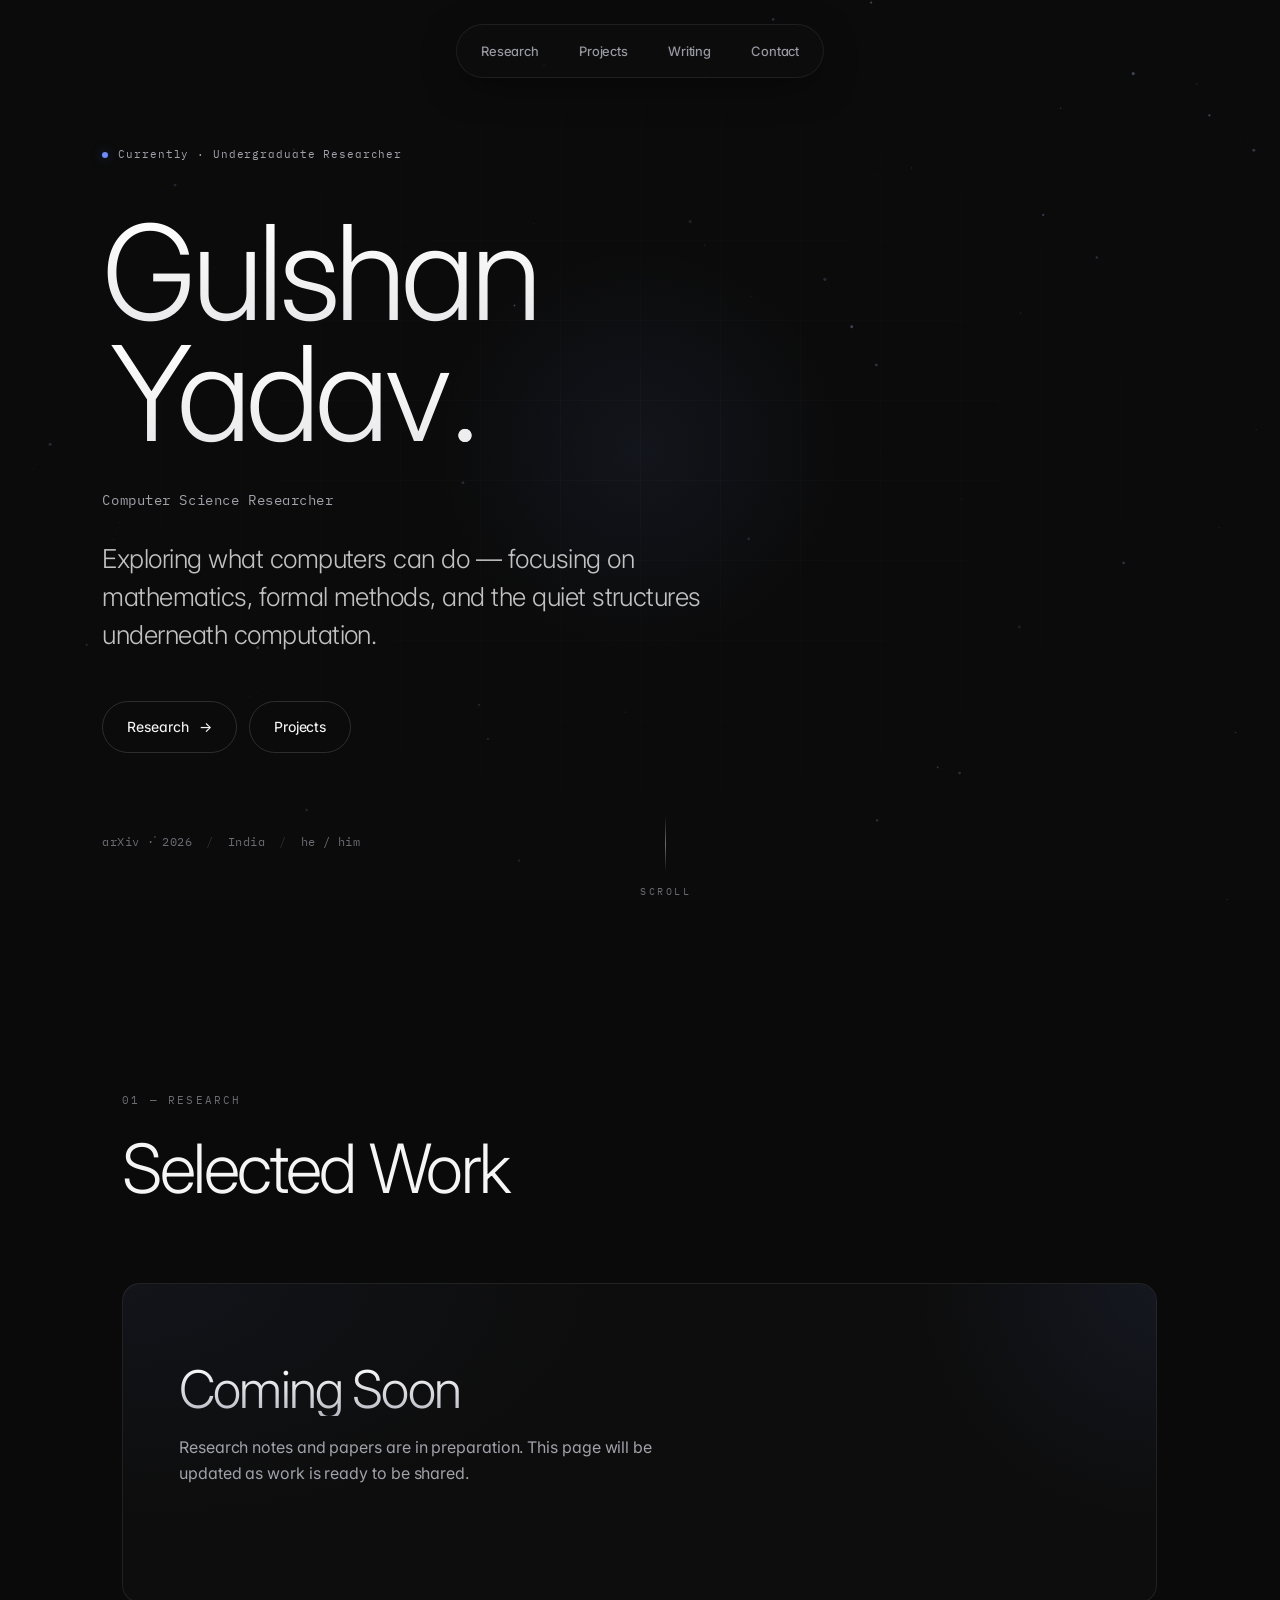
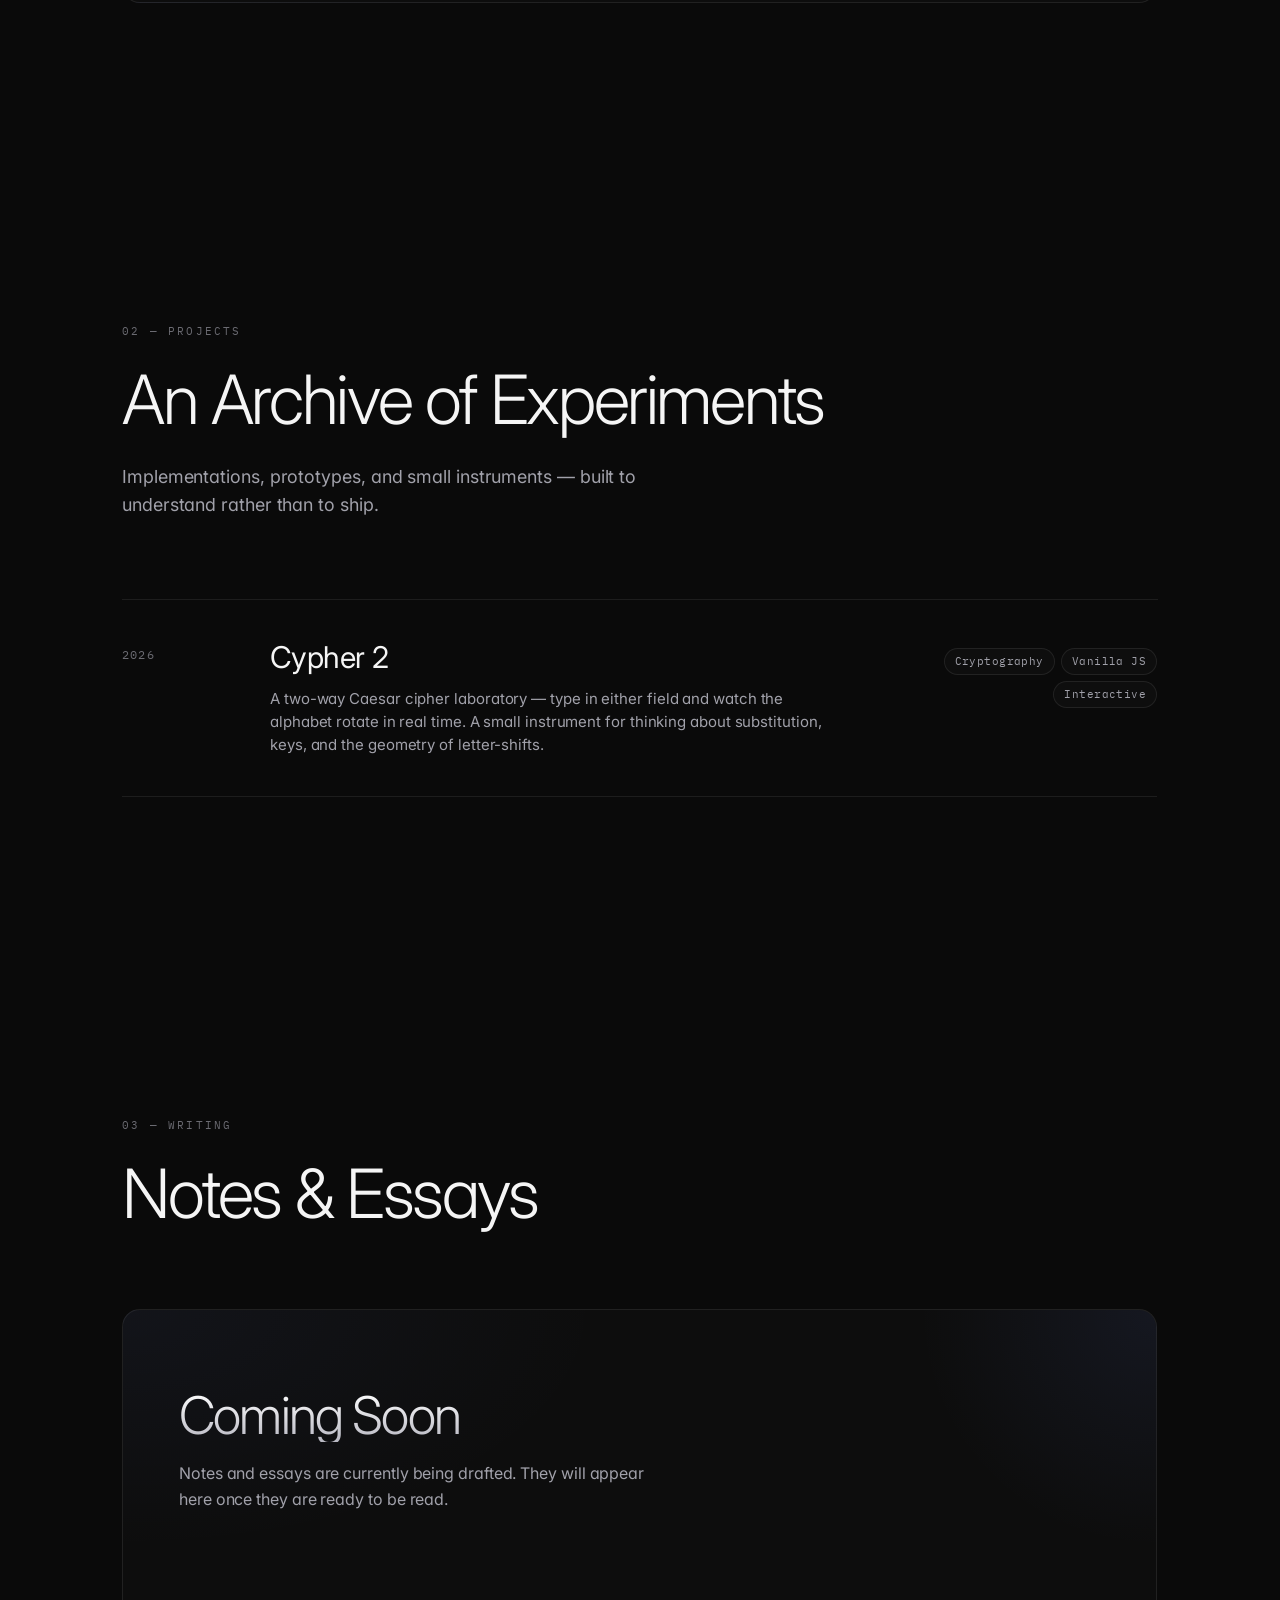
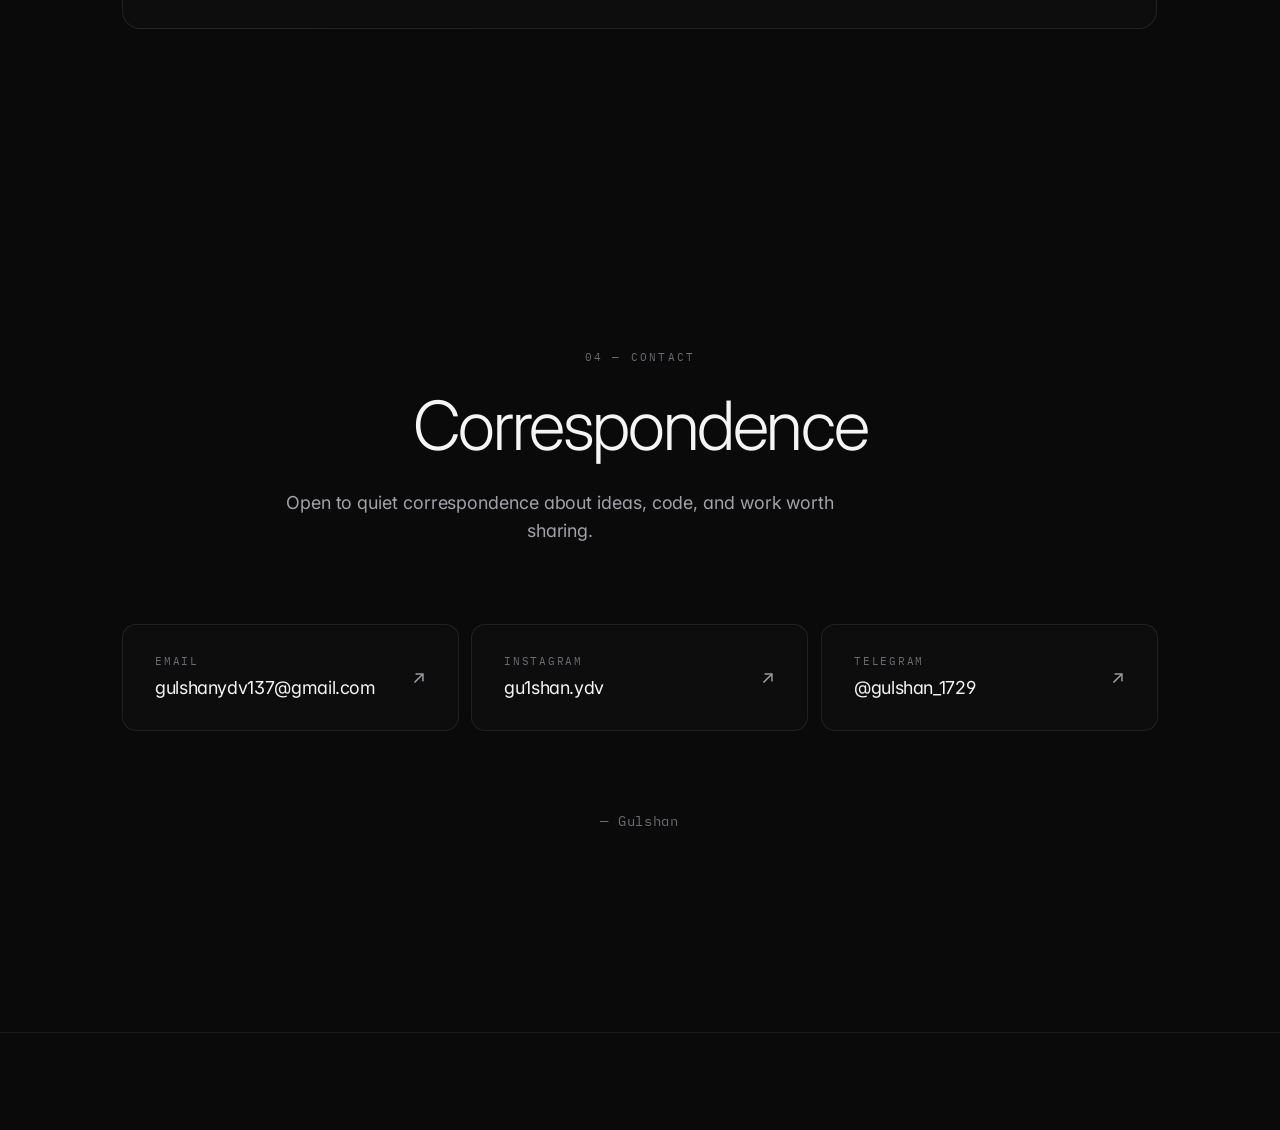
==== index.html @ cde0bfd4 "Initial commit" ====
<!doctype html>
<html lang="en">
<head>
  <meta charset="utf-8" />
  <meta name="viewport" content="width=device-width,initial-scale=1" />
  <title>Gulshan Yadav — Computer Science Research</title>
  <meta name="description" content="Personal site of Gulshan Yadav, an 18-year-old computer science researcher focusing on mathematics, formal methods, and the quiet structures underneath computation." />
  <meta name="theme-color" content="#0A0A0A" />
  <link rel="preconnect" href="https://fonts.googleapis.com" />
  <link rel="preconnect" href="https://fonts.gstatic.com" crossorigin />
  <link href="https://fonts.googleapis.com/css2?family=Inter:wght@300;400;500;600&family=IBM+Plex+Mono:wght@300;400;500&display=swap" rel="stylesheet" />
  <link rel="stylesheet" href="assets/css/base.css" />
  <link rel="stylesheet" href="assets/css/nav.css" />
  <link rel="stylesheet" href="assets/css/hero.css" />
  <link rel="stylesheet" href="assets/css/sections.css" />
  <link rel="stylesheet" href="assets/css/contact.css" />
  <link rel="stylesheet" href="assets/css/responsive.css" />
</head>
<body>
  <!-- background layers -->
  <canvas id="particles" aria-hidden="true"></canvas>
  <div class="grid-overlay" aria-hidden="true"></div>
  <div class="noise" aria-hidden="true"></div>
  <div class="cursor-glow" aria-hidden="true"></div>

  <!-- floating nav -->
  <header class="nav-wrap">
    <nav class="nav glass" aria-label="Primary">
      <a href="#research" class="nav-link" data-text="Research">Research</a>
      <a href="#projects" class="nav-link" data-text="Projects">Projects</a>
      <a href="#writing" class="nav-link" data-text="Writing">Writing</a>
      <a href="#contact" class="nav-link" data-text="Contact">Contact</a>
    </nav>
  </header>

  <main>
    <!-- HERO -->
    <section class="hero" id="top">
      <div class="hero-inner">
        <p class="kicker"><span class="kicker-dot"></span>Currently · Undergraduate Researcher</p>

        <h1 class="name">
          <span class="line line-1">Gulshan</span>
          <span class="line line-2">Yadav<span class="cursor-mark">.</span></span>
        </h1>

        <p class="headline">Computer Science Researcher</p>

        <p class="research-statement">
          Exploring what computers can do — focusing on mathematics,
          formal methods, and the quiet structures underneath computation.
        </p>

        <div class="cta-row">
          <a href="#research" class="btn magnetic">
            <span class="btn-label">Research</span>
            <span class="btn-arrow" aria-hidden="true">→</span>
          </a>
          <a href="#projects" class="btn ghost magnetic">
            <span class="btn-label">Projects</span>
          </a>
        </div>

        <div class="meta-line">
          <span class="meta-item">arXiv · 2026</span>
          <span class="meta-sep">/</span>
          <span class="meta-item">India</span>
          <span class="meta-sep">/</span>
          <span class="meta-item">he / him</span>
        </div>
      </div>

      <a href="#research" class="scroll-hint" aria-label="Scroll to research">
        <span class="scroll-line"></span>
        <span class="scroll-text">scroll</span>
      </a>
    </section>

    <!-- RESEARCH -->
    <section class="section" id="research">
      <header class="section-head">
        <span class="section-eyebrow">01 — Research</span>
        <h2 class="section-title">Selected Work</h2>
      </header>

      <div class="coming-soon">
        <span class="coming-soon-mark" aria-hidden="true"></span>
        <h3 class="coming-soon-title">Coming Soon</h3>
        <p class="coming-soon-text">
          Research notes and papers are in preparation. This page will be
          updated as work is ready to be shared.
        </p>
      </div>
    </section>

    <!-- PROJECTS -->
    <section class="section" id="projects">
      <header class="section-head">
        <span class="section-eyebrow">02 — Projects</span>
        <h2 class="section-title">An Archive of Experiments</h2>
        <p class="section-lede">
          Implementations, prototypes, and small instruments — built to
          understand rather than to ship.
        </p>
      </header>

      <div class="archive">
        <a class="archive-row" href="projects/cypher2/cypher2.html">
          <span class="archive-year">2026</span>
          <div class="archive-body">
            <h3 class="archive-title">Cypher 2</h3>
            <p class="archive-desc">A two-way Caesar cipher laboratory — type in either field and watch the alphabet rotate in real time. A small instrument for thinking about substitution, keys, and the geometry of letter-shifts.</p>
          </div>
          <ul class="archive-tags">
            <li>Cryptography</li>
            <li>Vanilla JS</li>
            <li>Interactive</li>
          </ul>
        </a>
      </div>
    </section>

    <!-- WRITING -->
    <section class="section writing-section" id="writing">
      <header class="section-head">
        <span class="section-eyebrow">03 — Writing</span>
        <h2 class="section-title">Notes & Essays</h2>
      </header>

      <div class="coming-soon">
        <span class="coming-soon-mark" aria-hidden="true"></span>
        <h3 class="coming-soon-title">Coming Soon</h3>
        <p class="coming-soon-text">
          Notes and essays are currently being drafted. They will appear here
          once they are ready to be read.
        </p>
      </div>
    </section>

    <!-- CONTACT -->
    <section class="section contact-section" id="contact">
      <header class="section-head center">
        <span class="section-eyebrow">04 — Contact</span>
        <h2 class="section-title">Correspondence</h2>
        <p class="section-lede">
          Open to quiet correspondence about ideas, code, and work worth sharing.
        </p>
      </header>

      <div class="contact-grid contact-grid-pair">
        <a class="contact-card magnetic" href="mailto:[email protected]">
          <span class="contact-label">Email</span>
          <span class="contact-value">gulshanydv137@gmail.com</span>
          <span class="contact-arrow" aria-hidden="true">↗</span>
        </a>

        <a class="contact-card magnetic" href="https://instagram.com/gu1shan.ydv" target="_blank" rel="noopener noreferrer">
          <span class="contact-label">Instagram</span>
          <span class="contact-value">gu1shan.ydv</span>
          <span class="contact-arrow" aria-hidden="true">↗</span>
        </a>

        <a class="contact-card magnetic" href="https://t.me/gulshan_1729" target="_blank" rel="noopener noreferrer">
          <span class="contact-label">Telegram</span>
          <span class="contact-value">@gulshan_1729</span>
          <span class="contact-arrow" aria-hidden="true">↗</span>
        </a>
      </div>

      <p class="signature">— Gulshan</p>
    </section>
  </main>

  <footer class="foot">
    <div class="foot-inner">
      <span class="foot-mark">© 2026</span>
      <span class="foot-text">Built with care · Last updated June 2026</span>
      <span class="foot-text muted">v0.5 · Notes</span>
    </div>
  </footer>

  <script src="assets/js/cursor.js"></script>
  <script src="assets/js/magnetic.js"></script>
  <script src="assets/js/particles.js"></script>
  <script src="assets/js/cardGlow.js"></script>
  <script src="assets/js/scroll.js"></script>
</body>
</html>
---- assets/css/base.css ----
/* ============================================
   Base — tokens, reset, background layers, cursor
   ============================================ */

:root {
  --bg: #0A0A0A;
  --bg-soft: #0E0E0F;
  --bg-elev: #111113;
  --ink: #F5F5F5;
  --ink-mute: #A1A1AA;
  --ink-faint: #6B6B72;
  --line: rgba(255, 255, 255, 0.08);
  --line-strong: rgba(255, 255, 255, 0.14);
  --accent: #6E8BFF;
  --accent-soft: rgba(110, 139, 255, 0.18);
  --accent-glow: rgba(110, 139, 255, 0.35);
  --serif: 'IBM Plex Mono', ui-monospace, SFMono-Regular, monospace;
  --sans: 'Inter', -apple-system, BlinkMacSystemFont, 'SF Pro Display', 'Segoe UI', system-ui, sans-serif;
  --tracking: -0.02em;
  --tracking-tight: -0.035em;
  --duration: cubic-bezier(0.2, 0.7, 0.2, 1);
}

* {
  box-sizing: border-box;
  margin: 0;
  padding: 0;
}

html {
  scroll-behavior: smooth;
}

body {
  background: var(--bg);
  color: var(--ink);
  font-family: var(--sans);
  font-weight: 400;
  font-feature-settings: 'ss01', 'cv11', 'cv02';
  -webkit-font-smoothing: antialiased;
  -moz-osx-font-smoothing: grayscale;
  text-rendering: optimizeLegibility;
  overflow-x: hidden;
  line-height: 1.55;
  letter-spacing: -0.005em;
  cursor: none;
}

a { color: inherit; text-decoration: none; }
img, svg { display: block; max-width: 100%; }

::selection {
  background: rgba(110, 139, 255, 0.25);
  color: #fff;
}

/* ============================================
   Background layers
   ============================================ */

#particles {
  position: fixed;
  inset: 0;
  z-index: 0;
  pointer-events: none;
  opacity: 0.45;
}

.grid-overlay {
  position: fixed;
  inset: 0;
  z-index: 0;
  pointer-events: none;
  background-image:
    linear-gradient(to right, rgba(255, 255, 255, 0.025) 1px, transparent 1px),
    linear-gradient(to bottom, rgba(255, 255, 255, 0.025) 1px, transparent 1px);
  background-size: 80px 80px;
  mask-image: radial-gradient(ellipse at center, rgba(0,0,0,0.9) 0%, transparent 75%);
  -webkit-mask-image: radial-gradient(ellipse at center, rgba(0,0,0,0.9) 0%, transparent 75%);
  animation: gridDrift 40s linear infinite;
}

@keyframes gridDrift {
  0% { background-position: 0 0; }
  100% { background-position: 80px 80px; }
}

.noise {
  position: fixed;
  inset: 0;
  z-index: 1;
  pointer-events: none;
  opacity: 0.06;
  mix-blend-mode: overlay;
  background-image: url("data:image/svg+xml;utf8,<svg xmlns='http://www.w3.org/2000/svg' width='220' height='220'><filter id='n'><feTurbulence type='fractalNoise' baseFrequency='0.85' numOctaves='2' stitchTiles='stitch'/><feColorMatrix values='0 0 0 0 1 0 0 0 0 1 0 0 0 0 1 0 0 0 0.6 0'/></filter><rect width='100%' height='100%' filter='url(%23n)'/></svg>");
}

.cursor-glow {
  position: fixed;
  width: 480px;
  height: 480px;
  border-radius: 50%;
  background: radial-gradient(circle, rgba(110, 139, 255, 0.07) 0%, rgba(110, 139, 255, 0) 60%);
  pointer-events: none;
  z-index: 2;
  transform: translate(-50%, -50%);
  transition: opacity 0.3s ease;
  mix-blend-mode: screen;
}

.cursor-dot {
  position: fixed;
  width: 6px;
  height: 6px;
  border-radius: 50%;
  background: #fff;
  pointer-events: none;
  z-index: 9999;
  transform: translate(-50%, -50%);
  mix-blend-mode: difference;
  transition: width 0.25s var(--duration), height 0.25s var(--duration), opacity 0.2s ease;
}

.cursor-dot.hover {
  width: 32px;
  height: 32px;
  background: rgba(255, 255, 255, 0.08);
  border: 1px solid rgba(255, 255, 255, 0.4);
  backdrop-filter: blur(2px);
}

@media (hover: none) {
  body { cursor: auto; }
  .cursor-glow, .cursor-dot { display: none; }
}
---- assets/css/nav.css ----
/* ============================================
   Floating nav
   ============================================ */

.nav-wrap {
  position: fixed;
  top: 24px;
  left: 50%;
  transform: translateX(-50%);
  z-index: 100;
  width: auto;
}

.glass {
  background: rgba(15, 15, 17, 0.55);
  backdrop-filter: blur(20px) saturate(180%);
  -webkit-backdrop-filter: blur(20px) saturate(180%);
  border: 1px solid var(--line);
}

.nav {
  display: flex;
  align-items: center;
  gap: 4px;
  padding: 6px;
  border-radius: 999px;
  box-shadow: 0 10px 40px -10px rgba(0, 0, 0, 0.6);
}

.nav-link {
  position: relative;
  padding: 10px 18px;
  font-size: 13px;
  font-weight: 450;
  color: var(--ink-mute);
  letter-spacing: -0.01em;
  border-radius: 999px;
  transition: color 0.3s var(--duration), background 0.3s var(--duration);
}

.nav-link:hover {
  color: var(--ink);
  background: rgba(255, 255, 255, 0.04);
}

.nav-link.active {
  color: var(--ink);
  background: rgba(255, 255, 255, 0.06);
}
---- assets/css/hero.css ----
/* ============================================
   Hero
   ============================================ */

.hero {
  position: relative;
  min-height: 100vh;
  min-height: 100svh;
  min-height: 100dvh;
  display: flex;
  align-items: center;
  padding: 140px 8vw 80px;
  z-index: 5;
}

.hero-inner {
  width: 100%;
  max-width: 1240px;
  margin: 0 auto;
}

.kicker {
  display: inline-flex;
  align-items: center;
  gap: 10px;
  font-family: var(--serif);
  font-size: 11px;
  font-weight: 400;
  letter-spacing: 0.08em;
  color: var(--ink-mute);
  margin-bottom: 48px;
  opacity: 0;
  transform: translateY(20px);
  animation: rise 1.1s var(--duration) 0.1s forwards;
}

.kicker-dot {
  width: 6px;
  height: 6px;
  border-radius: 50%;
  background: var(--accent);
  box-shadow: 0 0 12px var(--accent-glow);
  animation: pulse 2.4s ease-in-out infinite;
}

@keyframes pulse {
  0%, 100% { opacity: 1; transform: scale(1); }
  50% { opacity: 0.5; transform: scale(0.85); }
}

.name {
  font-family: var(--sans);
  font-weight: 300;
  font-size: clamp(64px, 11vw, 132px);
  line-height: 0.92;
  letter-spacing: var(--tracking-tight);
  color: var(--ink);
  margin-bottom: 36px;
  display: flex;
  flex-direction: column;
}

.name .line {
  display: block;
  overflow: hidden;
  position: relative;
}

.name .line > span,
.name .line {
  background: linear-gradient(180deg, #FFFFFF 0%, #E8E8EA 100%);
  -webkit-background-clip: text;
  background-clip: text;
  -webkit-text-fill-color: transparent;
}

.line-1 {
  opacity: 0;
  transform: translateY(110%);
  animation: nameReveal 1.2s var(--duration) 0.25s forwards;
}

.line-2 {
  opacity: 0;
  transform: translateY(110%);
  animation: nameReveal 1.2s var(--duration) 0.4s forwards;
  padding-left: 0.06em;
  display: flex;
  align-items: baseline;
  gap: 0.06em;
}

.line-2 > span,
.line-2 {
  background: linear-gradient(180deg, #FFFFFF 0%, #B8B8C2 100%);
  -webkit-background-clip: text;
  background-clip: text;
  -webkit-text-fill-color: transparent;
}

@keyframes nameReveal {
  to { opacity: 1; transform: translateY(0); }
}

@keyframes rise {
  to { opacity: 1; transform: translateY(0); }
}

.cursor-mark {
  color: var(--accent);
  font-weight: 300;
  -webkit-text-fill-color: var(--accent);
  animation: blink 1.4s ease-in-out infinite;
  margin-left: 0.04em;
}

@keyframes blink {
  0%, 49% { opacity: 1; }
  50%, 100% { opacity: 0.2; }
}

.headline {
  font-family: var(--serif);
  font-size: clamp(13px, 1.1vw, 15px);
  font-weight: 400;
  letter-spacing: 0.04em;
  color: var(--ink-mute);
  margin-bottom: 28px;
  opacity: 0;
  animation: rise 1s var(--duration) 0.65s forwards;
}

.research-statement {
  font-family: var(--sans);
  font-weight: 300;
  font-size: clamp(18px, 2.1vw, 26px);
  line-height: 1.45;
  letter-spacing: var(--tracking);
  color: rgba(245, 245, 245, 0.78);
  max-width: 640px;
  margin-bottom: 48px;
  opacity: 0;
  animation: rise 1s var(--duration) 0.8s forwards;
}

.cta-row {
  display: flex;
  align-items: center;
  gap: 12px;
  margin-bottom: 80px;
  opacity: 0;
  animation: rise 1s var(--duration) 0.95s forwards;
}

/* ============================================
   Buttons
   ============================================ */

.btn {
  position: relative;
  display: inline-flex;
  align-items: center;
  gap: 10px;
  padding: 14px 24px;
  border-radius: 999px;
  font-size: 14px;
  font-weight: 450;
  letter-spacing: -0.005em;
  border: 1px solid var(--line-strong);
  background: transparent;
  color: var(--ink);
  cursor: none;
  transition: border-color 0.3s var(--duration), background 0.3s var(--duration);
  overflow: hidden;
  isolation: isolate;
}

.btn::before {
  content: "";
  position: absolute;
  inset: 0;
  background: linear-gradient(135deg, rgba(255, 255, 255, 0.06), rgba(255, 255, 255, 0.02));
  opacity: 0;
  transition: opacity 0.3s var(--duration);
  z-index: -1;
}

.btn:hover::before {
  opacity: 1;
}

.btn.primary {
  background: #fff;
  color: #0A0A0A;
  border-color: #fff;
}

.btn.primary::before {
  background: linear-gradient(135deg, #fff, #d8d8e0);
}

.btn.ghost {
  color: var(--ink);
}

.btn-arrow {
  display: inline-block;
  transition: transform 0.3s var(--duration);
}

.btn:hover .btn-arrow {
  transform: translateX(4px);
}

/* ============================================
   Hero meta
   ============================================ */

.meta-line {
  display: flex;
  align-items: center;
  gap: 14px;
  font-family: var(--serif);
  font-size: 12px;
  font-weight: 400;
  letter-spacing: 0.04em;
  color: var(--ink-faint);
  opacity: 0;
  animation: rise 1s var(--duration) 1.15s forwards;
}

.meta-item {
  display: inline-block;
}

.meta-sep {
  color: var(--line-strong);
}

.scroll-hint {
  position: absolute;
  bottom: 32px;
  left: 50%;
  transform: translateX(-50%);
  display: flex;
  flex-direction: column;
  align-items: center;
  gap: 12px;
  color: var(--ink-faint);
  font-family: var(--serif);
  font-size: 10px;
  letter-spacing: 0.25em;
  text-transform: uppercase;
  opacity: 0;
  animation: rise 1s var(--duration) 1.4s forwards;
}

.scroll-line {
  width: 1px;
  height: 56px;
  background: linear-gradient(180deg, transparent, var(--ink-faint) 50%, transparent);
  animation: scrollPulse 2.4s ease-in-out infinite;
}

@keyframes scrollPulse {
  0%, 100% { transform: scaleY(0.6); transform-origin: top; opacity: 0.5; }
  50% { transform: scaleY(1); transform-origin: top; opacity: 1; }
}
---- assets/css/sections.css ----
/* ============================================
   Generic section primitives
   ============================================ */

.section {
  position: relative;
  padding: 160px 8vw;
  max-width: 1240px;
  margin: 0 auto;
  z-index: 5;
}

.section-head {
  margin-bottom: 80px;
  max-width: 720px;
}

.section-head.center {
  margin-left: auto;
  margin-right: auto;
  text-align: center;
}

.section-eyebrow {
  display: block;
  font-family: var(--serif);
  font-size: 11px;
  font-weight: 400;
  letter-spacing: 0.2em;
  color: var(--ink-faint);
  text-transform: uppercase;
  margin-bottom: 24px;
}

.section-title {
  font-family: var(--sans);
  font-weight: 300;
  font-size: clamp(40px, 5.5vw, 68px);
  line-height: 1.04;
  letter-spacing: var(--tracking-tight);
  color: var(--ink);
  margin-bottom: 28px;
}

.section-lede {
  font-size: clamp(16px, 1.4vw, 19px);
  line-height: 1.55;
  color: var(--ink-mute);
  font-weight: 400;
  max-width: 560px;
}

/* ============================================
   Coming-soon placeholder
   ============================================ */

.coming-soon {
  position: relative;
  display: flex;
  flex-direction: column;
  align-items: flex-start;
  padding: 80px 56px;
  border: 1px solid var(--line);
  border-radius: 18px;
  background:
    radial-gradient(800px 400px at 0% 0%, rgba(110, 139, 255, 0.05), transparent 60%),
    rgba(255, 255, 255, 0.015);
  overflow: hidden;
  min-height: 320px;
}

.coming-soon-mark {
  position: absolute;
  top: 0;
  right: 0;
  width: 280px;
  height: 280px;
  background: radial-gradient(circle at top right, rgba(110, 139, 255, 0.08), transparent 60%);
  pointer-events: none;
}

.coming-soon-title {
  font-family: var(--sans);
  font-weight: 300;
  font-size: clamp(32px, 4.5vw, 52px);
  line-height: 1;
  letter-spacing: var(--tracking-tight);
  color: var(--ink);
  margin-bottom: 18px;
  position: relative;
  background: linear-gradient(180deg, #FFFFFF 0%, #B8B8C2 100%);
  -webkit-background-clip: text;
  background-clip: text;
  -webkit-text-fill-color: transparent;
}

.coming-soon-text {
  font-size: clamp(14px, 1.3vw, 16px);
  line-height: 1.65;
  color: var(--ink-mute);
  max-width: 480px;
  position: relative;
}

/* ============================================
   Research grid (kept for future use)
   ============================================ */

.research-grid {
  display: grid;
  grid-template-columns: repeat(3, 1fr);
  gap: 1px;
  background: var(--line);
  border: 1px solid var(--line);
  border-radius: 4px;
  overflow: hidden;
}

.research-card {
  display: flex;
  flex-direction: column;
  background: var(--bg);
  padding: 40px 36px;
  position: relative;
  transition: background 0.5s var(--duration);
  min-height: 380px;
}

.research-card::after {
  content: "";
  position: absolute;
  inset: 0;
  background: radial-gradient(600px 300px at var(--mx, 50%) var(--my, 50%), rgba(110, 139, 255, 0.06), transparent 60%);
  opacity: 0;
  transition: opacity 0.5s var(--duration);
  pointer-events: none;
}

.research-card:hover {
  background: var(--bg-soft);
}

.research-card:hover::after {
  opacity: 1;
}

.research-top {
  display: flex;
  justify-content: space-between;
  align-items: center;
  margin-bottom: 56px;
  position: relative;
  z-index: 1;
}

.status-tag {
  font-family: var(--serif);
  font-size: 10px;
  font-weight: 400;
  letter-spacing: 0.18em;
  text-transform: uppercase;
  padding: 5px 10px;
  border-radius: 999px;
  border: 1px solid var(--line-strong);
  color: var(--ink-mute);
}

.status-tag.preprint {
  border-color: rgba(110, 139, 255, 0.4);
  color: #B6C5FF;
  background: rgba(110, 139, 255, 0.06);
}

.status-tag.in-progress {
  border-color: rgba(245, 245, 245, 0.18);
  color: var(--ink-mute);
}

.status-tag.published {
  border-color: rgba(160, 230, 180, 0.3);
  color: #B6E2C5;
  background: rgba(160, 230, 180, 0.05);
}

.research-year {
  font-family: var(--serif);
  font-size: 11px;
  color: var(--ink-faint);
  letter-spacing: 0.1em;
}

.research-title {
  font-family: var(--sans);
  font-weight: 400;
  font-size: clamp(20px, 1.9vw, 24px);
  line-height: 1.25;
  letter-spacing: var(--tracking);
  color: var(--ink);
  margin-bottom: 18px;
  position: relative;
  z-index: 1;
}

.research-abstract {
  font-size: 14.5px;
  line-height: 1.6;
  color: var(--ink-mute);
  margin-bottom: auto;
  padding-bottom: 32px;
  position: relative;
  z-index: 1;
}

.research-meta {
  font-family: var(--serif);
  font-size: 11px;
  font-weight: 400;
  color: var(--ink-faint);
  letter-spacing: 0.04em;
  display: flex;
  align-items: center;
  gap: 10px;
  position: relative;
  z-index: 1;
  padding-top: 24px;
  border-top: 1px solid var(--line);
}

.dot-sep {
  color: var(--ink-faint);
}

/* ============================================
   Projects archive
   ============================================ */

.archive {
  border-top: 1px solid var(--line);
}

.archive-row {
  display: grid;
  grid-template-columns: 100px 1fr auto;
  gap: 48px;
  align-items: start;
  padding: 40px 0;
  border-bottom: 1px solid var(--line);
  position: relative;
  transition: padding 0.4s var(--duration);
  overflow: hidden;
}

.archive-row::before {
  content: "";
  position: absolute;
  inset: 0;
  background: linear-gradient(90deg, transparent, rgba(110, 139, 255, 0.04), transparent);
  transform: translateX(-100%);
  transition: transform 0.6s var(--duration);
  pointer-events: none;
}

.archive-row:hover::before {
  transform: translateX(100%);
}

.archive-row:hover {
  padding-left: 12px;
}

.archive-year {
  font-family: var(--serif);
  font-size: 12px;
  font-weight: 400;
  letter-spacing: 0.1em;
  color: var(--ink-faint);
  padding-top: 6px;
}

.archive-title {
  font-family: var(--sans);
  font-weight: 400;
  font-size: clamp(22px, 2.4vw, 30px);
  line-height: 1.15;
  letter-spacing: var(--tracking);
  color: var(--ink);
  margin-bottom: 12px;
  transition: color 0.3s var(--duration);
}

.archive-row:hover .archive-title {
  color: #fff;
}

.archive-desc {
  font-size: 15px;
  line-height: 1.55;
  color: var(--ink-mute);
  max-width: 560px;
}

.archive-tags {
  list-style: none;
  display: flex;
  flex-wrap: wrap;
  gap: 6px;
  justify-content: flex-end;
  max-width: 280px;
  padding-top: 8px;
}

.archive-tags li {
  font-family: var(--serif);
  font-size: 11px;
  font-weight: 400;
  letter-spacing: 0.04em;
  color: var(--ink-mute);
  padding: 4px 10px;
  border: 1px solid var(--line);
  border-radius: 999px;
  background: rgba(255, 255, 255, 0.02);
  transition: border-color 0.3s var(--duration);
}

.archive-row:hover .archive-tags li {
  border-color: var(--line-strong);
}

/* ============================================
   Writing
   ============================================ */

.writing-grid {
  display: grid;
  grid-template-columns: repeat(3, 1fr);
  gap: 32px;
}

.writing-card {
  display: flex;
  flex-direction: column;
  padding: 36px 0;
  border-top: 1px solid var(--line);
  position: relative;
  transition: transform 0.4s var(--duration);
}

.writing-card::before {
  content: "";
  position: absolute;
  top: -1px;
  left: 0;
  height: 1px;
  width: 0;
  background: var(--ink);
  transition: width 0.6s var(--duration);
}

.writing-card:hover::before {
  width: 64px;
}

.writing-date {
  font-family: var(--serif);
  font-size: 11px;
  font-weight: 400;
  letter-spacing: 0.1em;
  color: var(--ink-faint);
  margin-bottom: 28px;
}

.writing-title {
  font-family: var(--sans);
  font-weight: 400;
  font-size: clamp(20px, 1.8vw, 24px);
  line-height: 1.25;
  letter-spacing: var(--tracking);
  color: var(--ink);
  margin-bottom: 16px;
}

.writing-excerpt {
  font-size: 14.5px;
  line-height: 1.6;
  color: var(--ink-mute);
  margin-bottom: 24px;
}

.writing-cta {
  margin-top: auto;
  font-family: var(--serif);
  font-size: 12px;
  letter-spacing: 0.05em;
  color: var(--ink-mute);
  transition: color 0.3s var(--duration), transform 0.3s var(--duration);
  display: inline-block;
}

.writing-card:hover .writing-cta {
  color: var(--ink);
  transform: translateX(4px);
}
---- assets/css/contact.css ----
/* ============================================
   Contact
   ============================================ */

.contact-section {
  padding-bottom: 200px;
}

.contact-grid {
  display: grid;
  grid-template-columns: repeat(3, 1fr);
  gap: 12px;
  margin-top: 24px;
  margin-bottom: 100px;
}

.contact-grid-pair {
  max-width: 1080px;
  margin-left: auto;
  margin-right: auto;
  margin-bottom: 80px;
}

.contact-card {
  display: grid;
  grid-template-columns: 1fr auto;
  grid-template-rows: auto auto;
  gap: 4px 16px;
  align-items: center;
  padding: 28px 32px;
  border: 1px solid var(--line);
  border-radius: 14px;
  background: rgba(255, 255, 255, 0.015);
  transition: background 0.3s var(--duration), border-color 0.3s var(--duration);
  position: relative;
  overflow: hidden;
  cursor: none;
}

.contact-card::before {
  content: "";
  position: absolute;
  inset: 0;
  background: radial-gradient(400px 200px at var(--mx, 50%) var(--my, 50%), rgba(110, 139, 255, 0.06), transparent 60%);
  opacity: 0;
  transition: opacity 0.4s var(--duration);
  pointer-events: none;
}

.contact-card:hover {
  border-color: var(--line-strong);
  background: rgba(255, 255, 255, 0.03);
}

.contact-card:hover::before {
  opacity: 1;
}

.contact-label {
  font-family: var(--serif);
  font-size: 11px;
  letter-spacing: 0.16em;
  text-transform: uppercase;
  color: var(--ink-faint);
}

.contact-value {
  font-family: var(--sans);
  font-size: clamp(15px, 1.4vw, 18px);
  font-weight: 400;
  letter-spacing: var(--tracking);
  color: var(--ink);
}

.contact-arrow {
  grid-row: 1 / 3;
  grid-column: 2;
  font-size: 18px;
  color: var(--ink-mute);
  align-self: center;
  transition: color 0.3s var(--duration), transform 0.3s var(--duration);
}

.contact-card:hover .contact-arrow {
  color: var(--ink);
  transform: translate(3px, -3px);
}

.signature {
  font-family: var(--serif);
  font-size: 14px;
  letter-spacing: 0.05em;
  color: var(--ink-faint);
  text-align: center;
  margin-top: 80px;
}

/* ============================================
   Footer
   ============================================ */

.foot {
  position: relative;
  z-index: 5;
  padding: 40px 8vw;
  border-top: 1px solid var(--line);
}

.foot-inner {
  max-width: 1240px;
  margin: 0 auto;
  display: flex;
  align-items: center;
  justify-content: space-between;
  flex-wrap: wrap;
  gap: 12px;
  font-family: var(--serif);
  font-size: 11px;
  letter-spacing: 0.06em;
  color: var(--ink-faint);
}

.foot-mark {
  color: var(--ink-mute);
}

.foot-text.muted {
  opacity: 0.6;
}

/* ============================================
   Reveal on scroll
   ============================================ */

.reveal {
  opacity: 0;
  transform: translateY(28px);
  transition: opacity 1.1s var(--duration), transform 1.1s var(--duration);
  will-change: opacity, transform;
}

.reveal.in {
  opacity: 1;
  transform: translateY(0);
}

.reveal[data-delay="1"] { transition-delay: 0.05s; }
.reveal[data-delay="2"] { transition-delay: 0.1s; }
.reveal[data-delay="3"] { transition-delay: 0.15s; }
.reveal[data-delay="4"] { transition-delay: 0.2s; }
---- assets/css/responsive.css ----
/* ============================================
   Responsive
   ============================================ */

@media (max-width: 980px) {
  .research-grid {
    grid-template-columns: 1fr;
  }
  .writing-grid {
    grid-template-columns: 1fr;
    gap: 0;
  }
  .archive-row {
    grid-template-columns: 1fr;
    gap: 12px;
    padding: 32px 0;
  }
  .archive-tags {
    justify-content: flex-start;
    max-width: 100%;
  }
  .contact-grid {
    grid-template-columns: 1fr;
  }
}

/* ============================================
   Tablet
   ============================================ */

@media (max-width: 760px) {
  body { cursor: auto; }
  .hero { padding: 120px 6vw 60px; }
  .section { padding: 100px 6vw; }
  .foot { padding: 32px 6vw; }
  .name { font-size: clamp(56px, 14vw, 96px); }
  .nav-link { padding: 9px 14px; font-size: 12px; }
  .cta-row { flex-wrap: wrap; }
  .meta-line { flex-wrap: wrap; gap: 10px; }
  .research-card { padding: 32px 28px; min-height: auto; }
  .contact-card { padding: 22px 24px; }
  .section-title { font-size: clamp(34px, 9vw, 52px); }
  .section-head { margin-bottom: 56px; }
  .coming-soon { padding: 56px 32px; }
  .contact-grid-pair { grid-template-columns: 1fr; }
}

/* ============================================
   Android phones
   ============================================ */

@media (max-width: 520px) {

  .hero {
    min-height: 100svh;
    min-height: 100dvh;
    padding: 110px 6vw 90px;
  }
  .kicker { margin-bottom: 32px; font-size: 10px; }
  .name { font-size: clamp(48px, 17vw, 88px); margin-bottom: 24px; letter-spacing: -0.04em; }
  .name .line-2 { gap: 0.02em; }
  .headline { font-size: 12px; margin-bottom: 22px; }
  .research-statement {
    font-size: 16px;
    line-height: 1.5;
    margin-bottom: 36px;
  }
  .cta-row { margin-bottom: 56px; }
  .btn { padding: 12px 18px; font-size: 13px; }
  .meta-line {
    font-size: 11px;
    gap: 8px;
    flex-direction: row;
    flex-wrap: wrap;
  }
  .meta-sep { display: none; }
  .scroll-hint { display: none; }

  .nav-wrap { top: 14px; left: 12px; right: 12px; transform: none; max-width: 100%; }
  .nav {
    width: 100%;
    justify-content: space-between;
    padding: 5px;
    gap: 2px;
  }
  .nav-link {
    padding: 9px 10px;
    font-size: 11.5px;
    flex: 1;
    text-align: center;
    letter-spacing: 0;
  }

  .section { padding: 80px 6vw; }
  .section-head { margin-bottom: 48px; }
  .section-title { font-size: clamp(32px, 11vw, 48px); letter-spacing: -0.035em; }
  .section-lede { font-size: 15px; line-height: 1.55; }
  .section-eyebrow { font-size: 10px; margin-bottom: 18px; }

  .research-card { padding: 26px 22px; min-height: auto; }
  .research-top { margin-bottom: 36px; }
  .research-title { font-size: 19px; line-height: 1.3; }
  .research-abstract { font-size: 13.5px; padding-bottom: 24px; }
  .research-meta { flex-wrap: wrap; gap: 6px; font-size: 10px; }

  .archive-row { padding: 28px 0; gap: 8px; }
  .archive-year { font-size: 11px; }
  .archive-title { font-size: 22px; margin-bottom: 8px; }
  .archive-desc { font-size: 14px; }
  .archive-tags { gap: 5px; }
  .archive-tags li { font-size: 10px; padding: 4px 8px; }

  .writing-card { padding: 28px 0; }
  .writing-date { margin-bottom: 20px; }
  .writing-title { font-size: 19px; }
  .writing-excerpt { font-size: 13.5px; }

  .contact-section { padding-bottom: 140px; }
  .contact-grid { gap: 10px; margin-bottom: 64px; }
  .contact-card { padding: 20px 22px; gap: 4px 12px; }
  .contact-label { font-size: 10px; letter-spacing: 0.14em; }
  .contact-value { font-size: 14px; }
  .contact-arrow { font-size: 16px; }
  .signature { font-size: 13px; margin-top: 56px; }

  .coming-soon { padding: 56px 28px; min-height: 240px; }
  .coming-soon-mark { width: 180px; height: 180px; }

  .foot-inner {
    flex-direction: column;
    align-items: flex-start;
    gap: 6px;
    font-size: 10px;
  }
}

/* ============================================
   Landscape phones (Android)
   ============================================ */

@media (max-height: 500px) and (orientation: landscape) {
  .hero {
    min-height: 100svh;
    min-height: 100dvh;
    padding: 90px 6vw 60px;
  }
  .name { font-size: clamp(40px, 8vw, 64px); margin-bottom: 16px; }
  .research-statement { font-size: 15px; margin-bottom: 24px; max-width: 70ch; }
  .cta-row { margin-bottom: 32px; }
  .scroll-hint { display: none; }
  .section { padding: 70px 6vw; }
  .section-head { margin-bottom: 40px; }
}

/* ============================================
   Foldables / large android
   ============================================ */

@media (min-width: 521px) and (max-width: 760px) {
  .name { font-size: clamp(64px, 13vw, 92px); }
  .research-statement { font-size: 17px; }
  .nav-link { padding: 9px 13px; font-size: 12px; }
}

/* ============================================
   Ultra-wide / desktop
   ============================================ */

@media (min-width: 1600px) {
  .hero-inner, .section { max-width: 1320px; }
  .name { font-size: clamp(110px, 9vw, 160px); }
  .section-title { font-size: clamp(56px, 4.5vw, 76px); }
}

/* ============================================
   Touch optimizations
   ============================================ */

@media (hover: none) {
  .archive-row:hover { padding-left: 0; }
  .archive-row::before { display: none; }
  .research-card:hover { background: var(--bg); }
  .research-card:hover::after { opacity: 0; }
  .contact-card:hover { background: rgba(255, 255, 255, 0.015); border-color: var(--line); }
  .contact-card:hover::before { opacity: 0; }
  .writing-card:hover::before { width: 0; }
  .btn { -webkit-tap-highlight-color: transparent; }
  .btn:active { transform: scale(0.98); }
  .nav-link:active { background: rgba(255, 255, 255, 0.06); }
  .archive-row:active { background: rgba(255, 255, 255, 0.02); }
  .contact-card:active { background: rgba(255, 255, 255, 0.03); }
}

/* ============================================
   Reduced motion
   ============================================ */

@media (prefers-reduced-motion: reduce) {
  *, *::before, *::after {
    animation-duration: 0.01ms !important;
    animation-iteration-count: 1 !important;
    transition-duration: 0.01ms !important;
  }
  .reveal { opacity: 1; transform: none; }
}
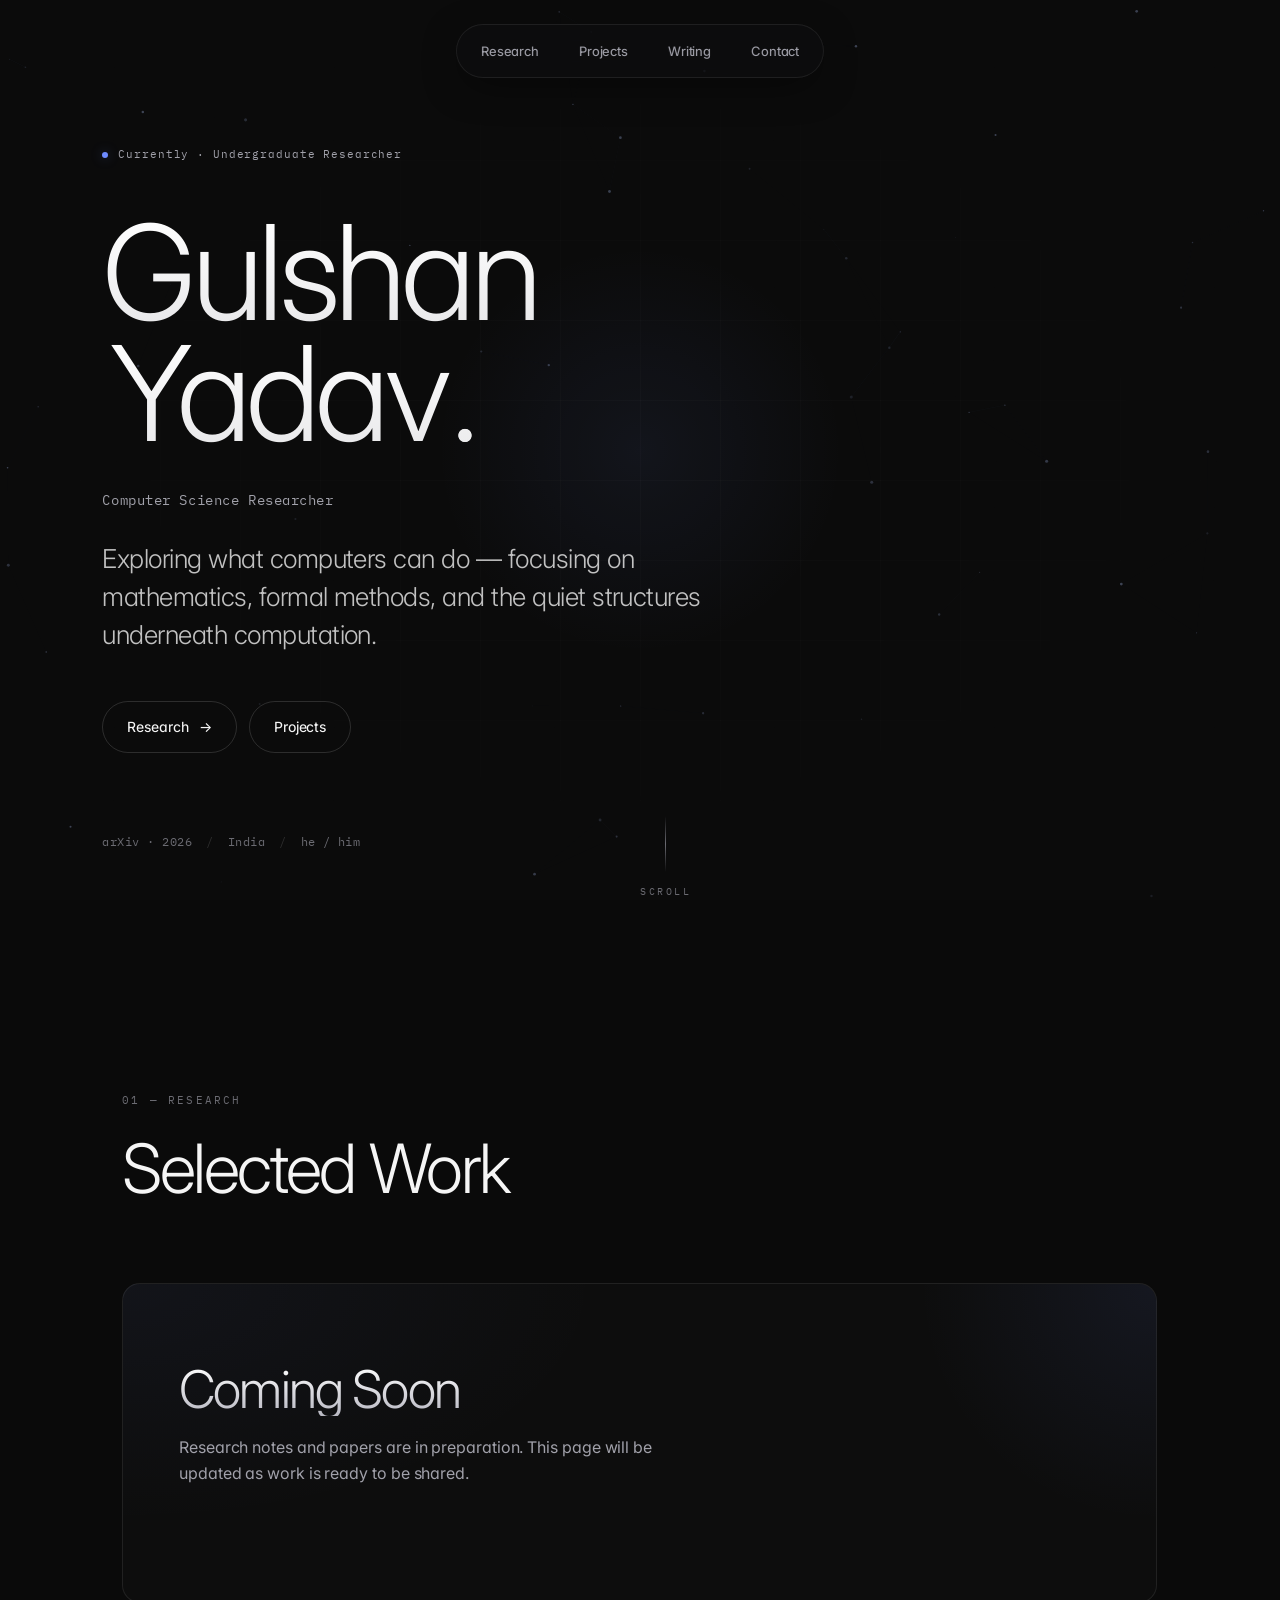
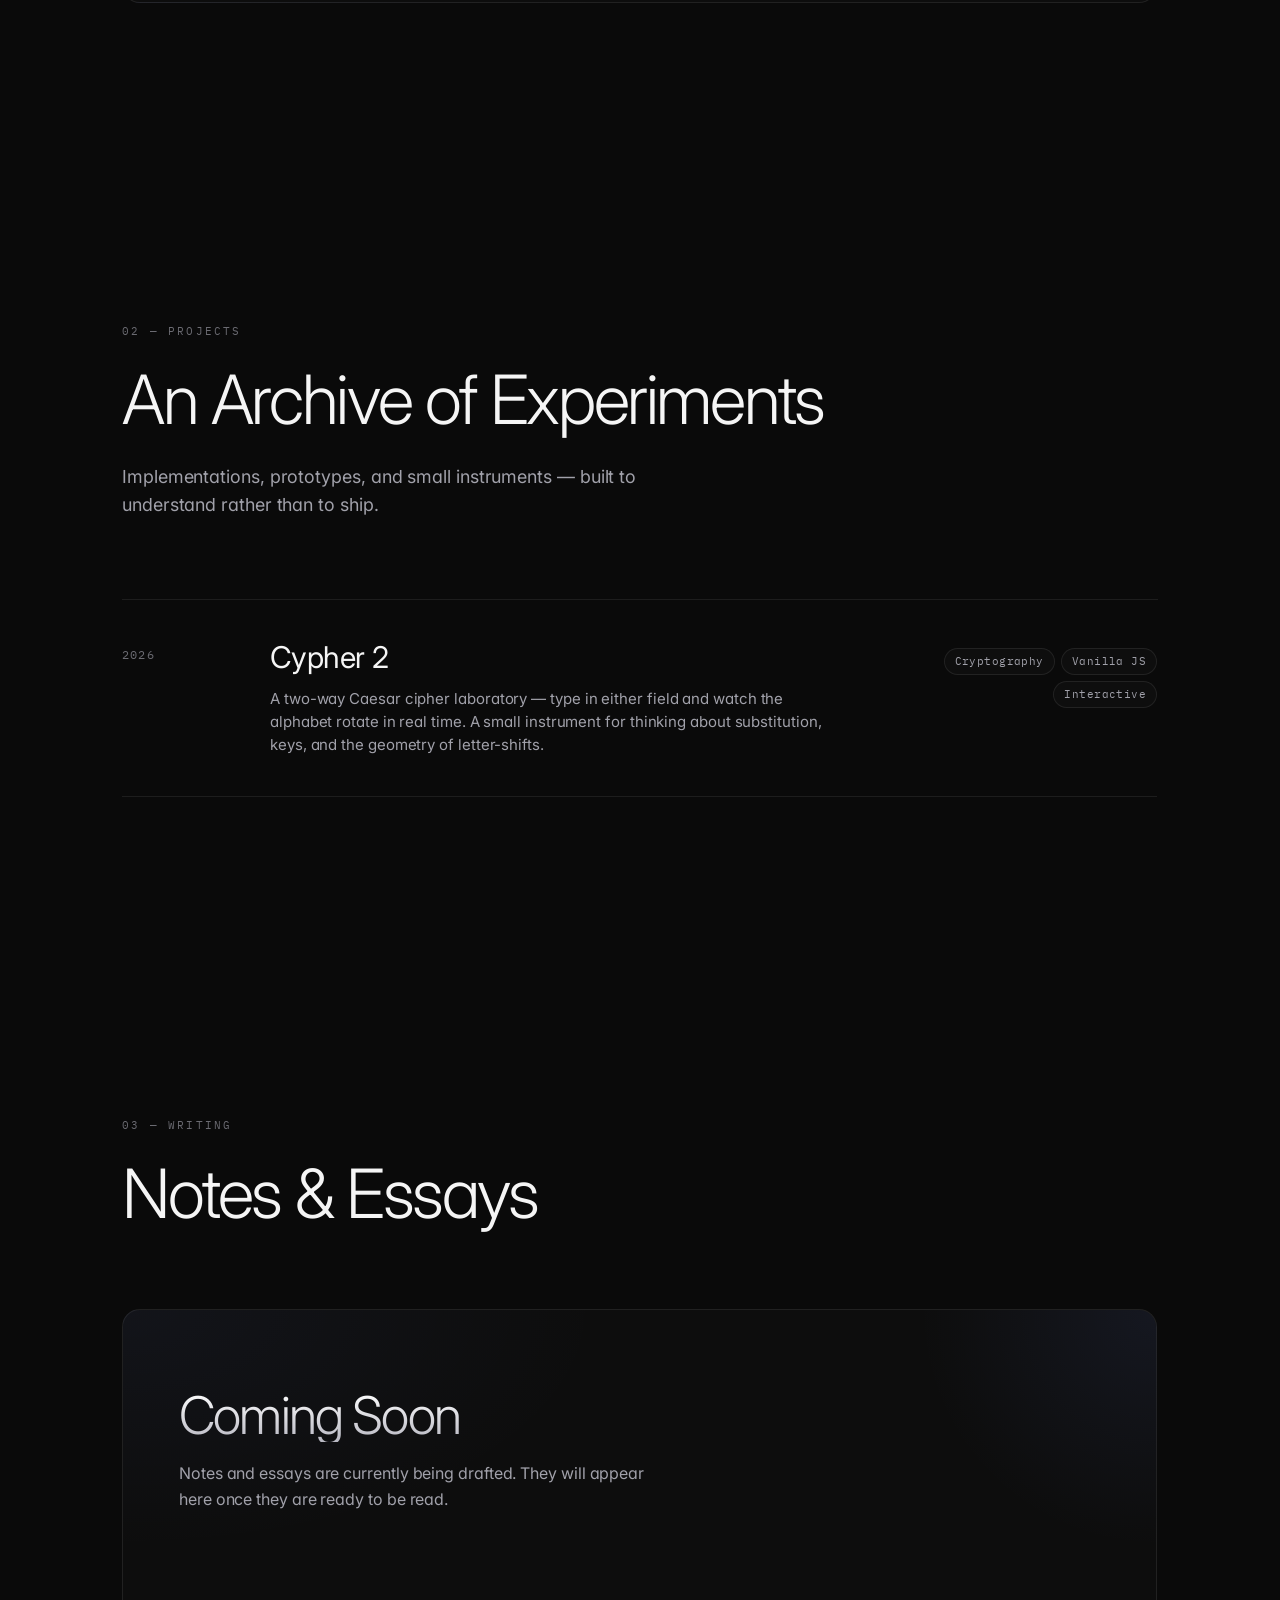
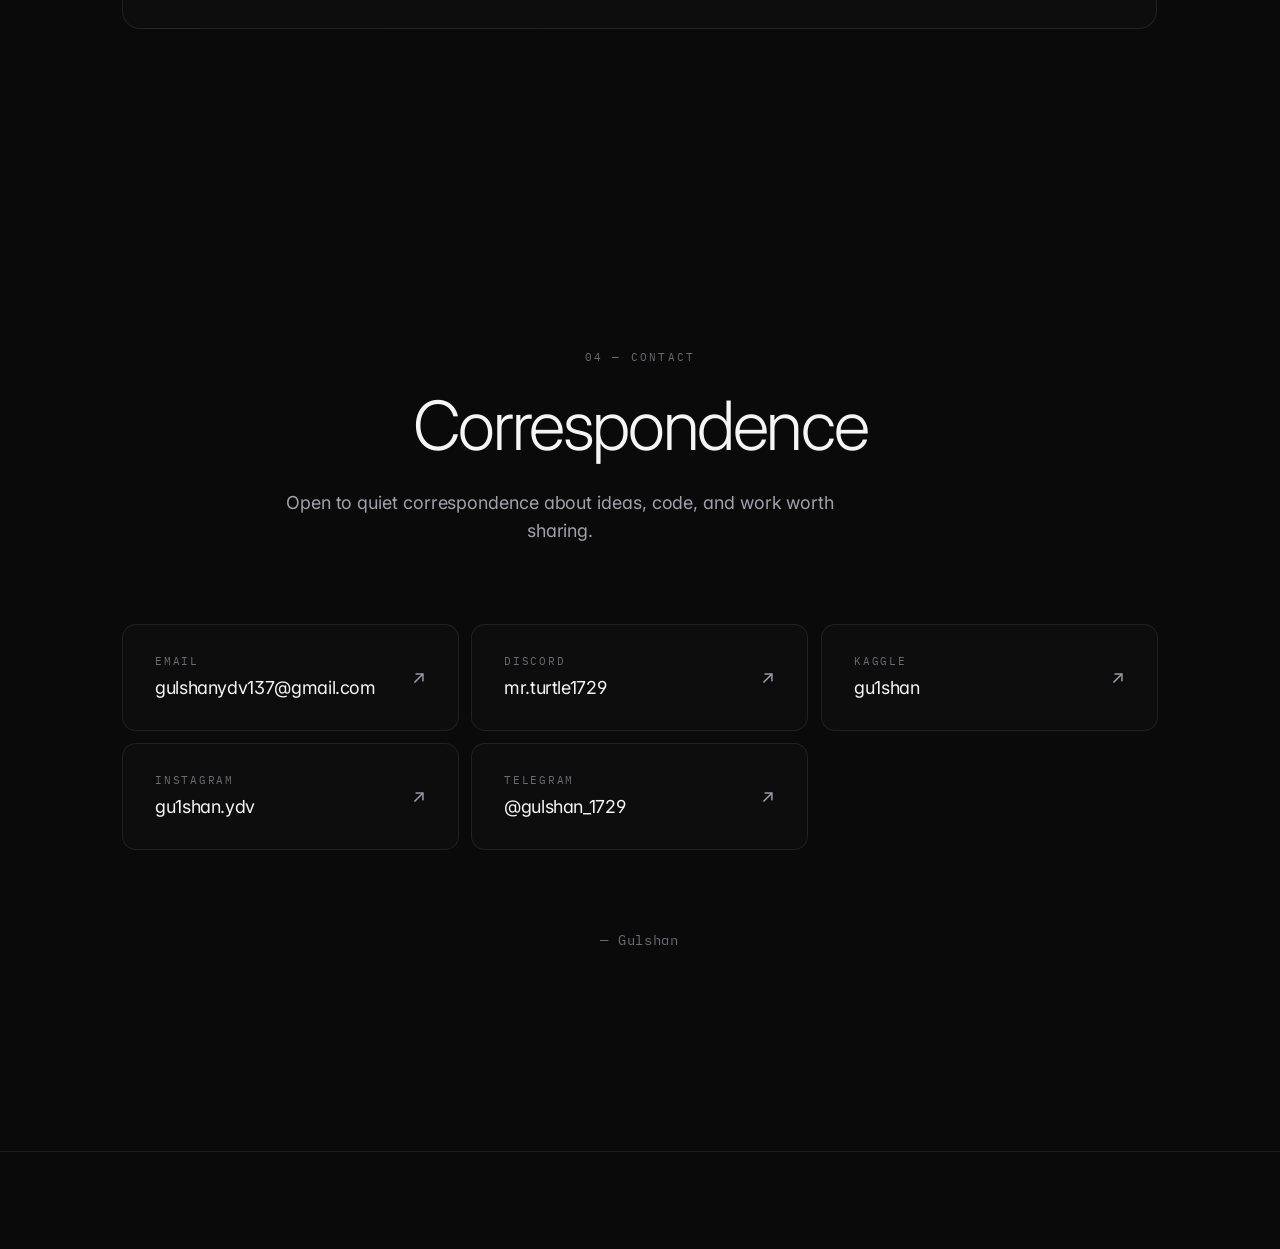
==== commit e4008abd: "Update website content" ====
--- a/index.html
+++ b/index.html
@@ -154,6 +154,18 @@
           <span class="contact-arrow" aria-hidden="true">↗</span>
         </a>
 
+        <a class="contact-card magnetic" href="https://discord.com/users/mr.turtle1729" target="_blank" rel="noopener noreferrer">
+          <span class="contact-label">Discord</span>
+          <span class="contact-value">mr.turtle1729</span>
+          <span class="contact-arrow" aria-hidden="true">↗</span>
+        </a>
+
+        <a class="contact-card magnetic" href="https://www.kaggle.com/gu1shan" target="_blank" rel="noopener noreferrer">
+          <span class="contact-label">Kaggle</span>
+          <span class="contact-value">gu1shan</span>
+          <span class="contact-arrow" aria-hidden="true">↗</span>
+        </a>
+
         <a class="contact-card magnetic" href="https://instagram.com/gu1shan.ydv" target="_blank" rel="noopener noreferrer">
           <span class="contact-label">Instagram</span>
           <span class="contact-value">gu1shan.ydv</span>
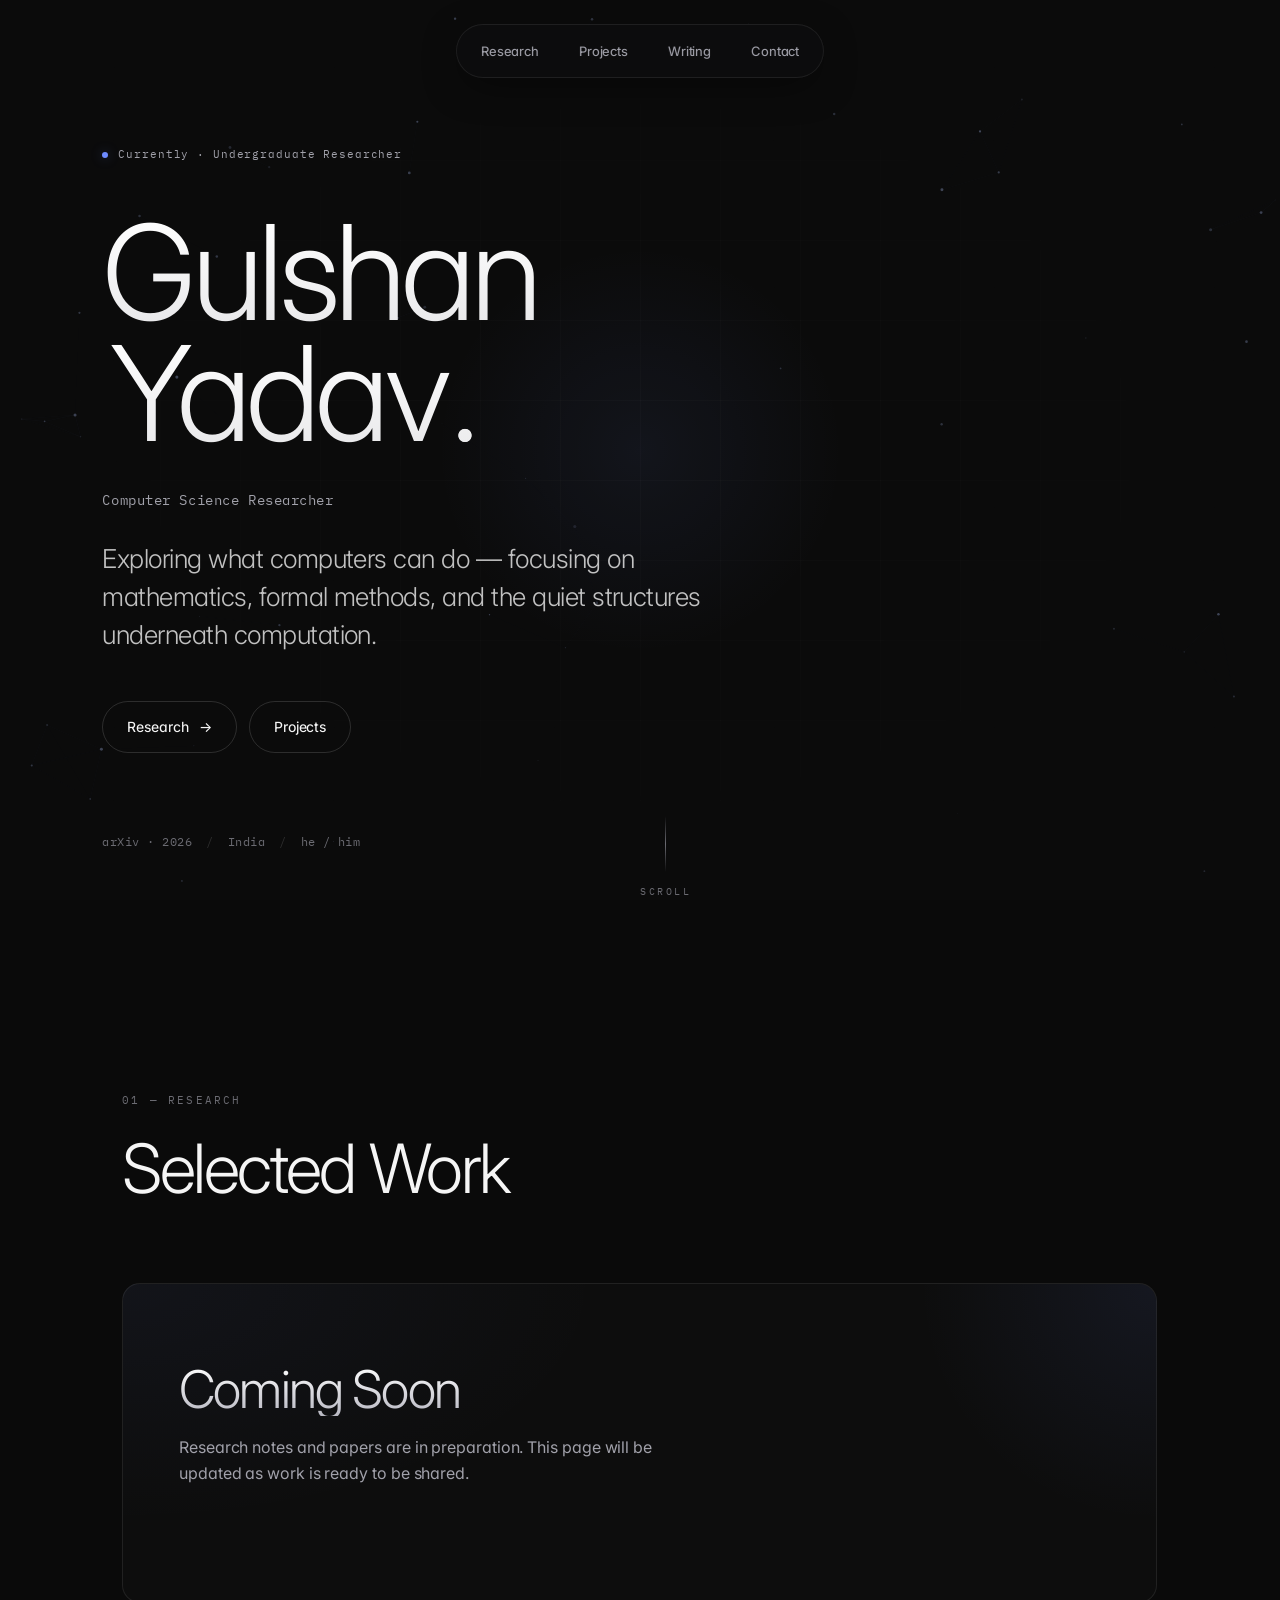
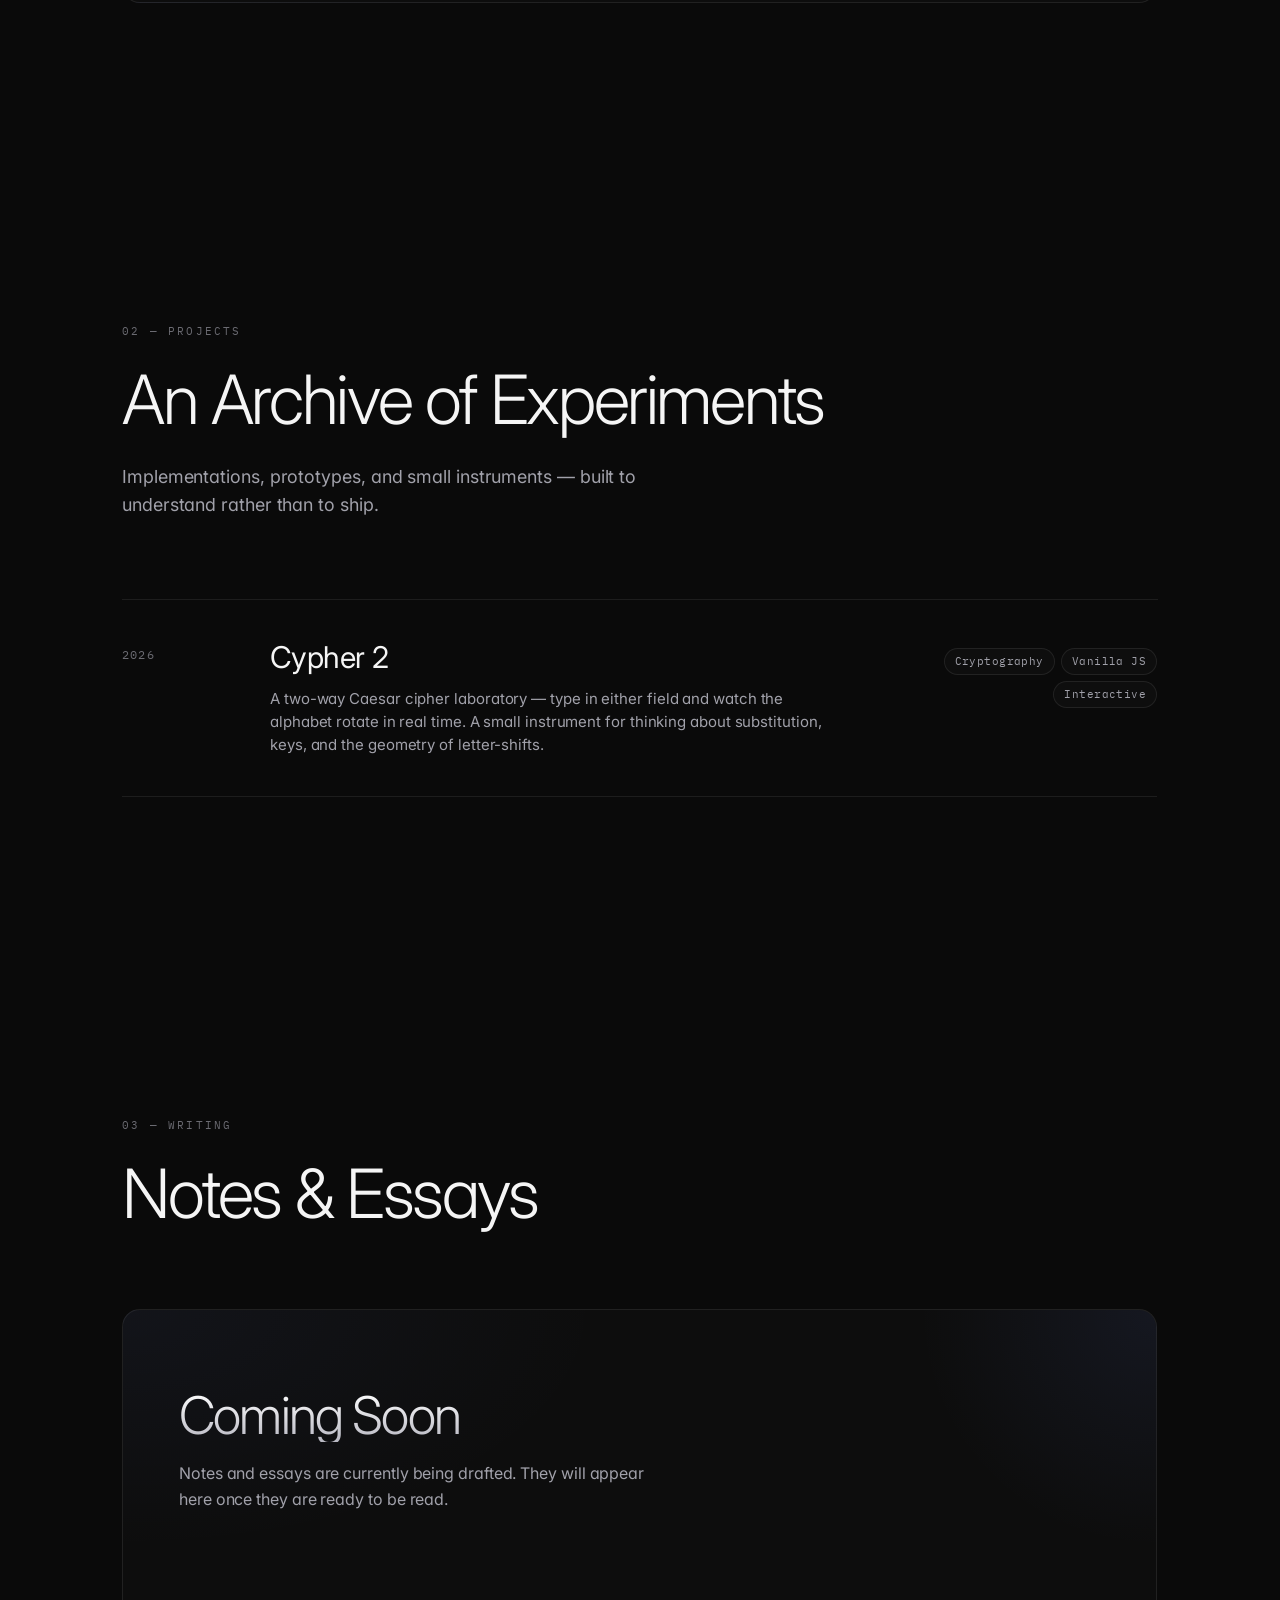
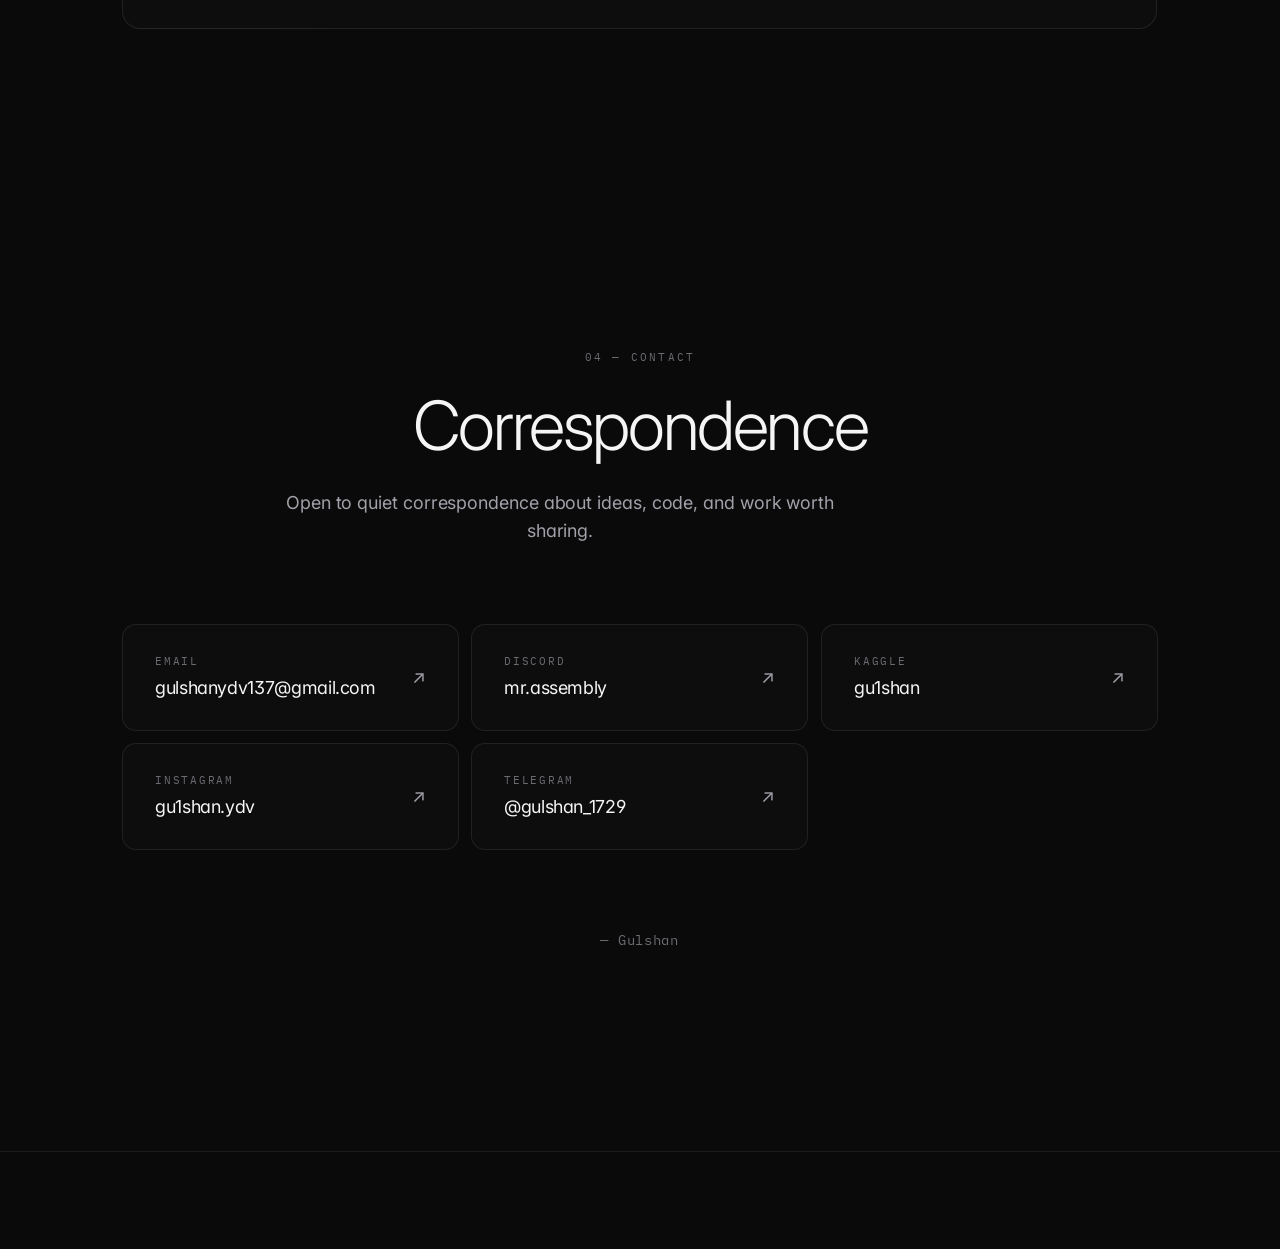
==== commit 233bc879: "discord id change" ====
--- a/index.html
+++ b/index.html
@@ -154,9 +154,9 @@
           <span class="contact-arrow" aria-hidden="true">↗</span>
         </a>
 
-        <a class="contact-card magnetic" href="https://discord.com/users/mr.turtle1729" target="_blank" rel="noopener noreferrer">
+        <a class="contact-card magnetic" href="https://discord.com/users/mr.assembly" target="_blank" rel="noopener noreferrer">
           <span class="contact-label">Discord</span>
-          <span class="contact-value">mr.turtle1729</span>
+          <span class="contact-value">mr.assembly</span>
           <span class="contact-arrow" aria-hidden="true">↗</span>
         </a>
 
